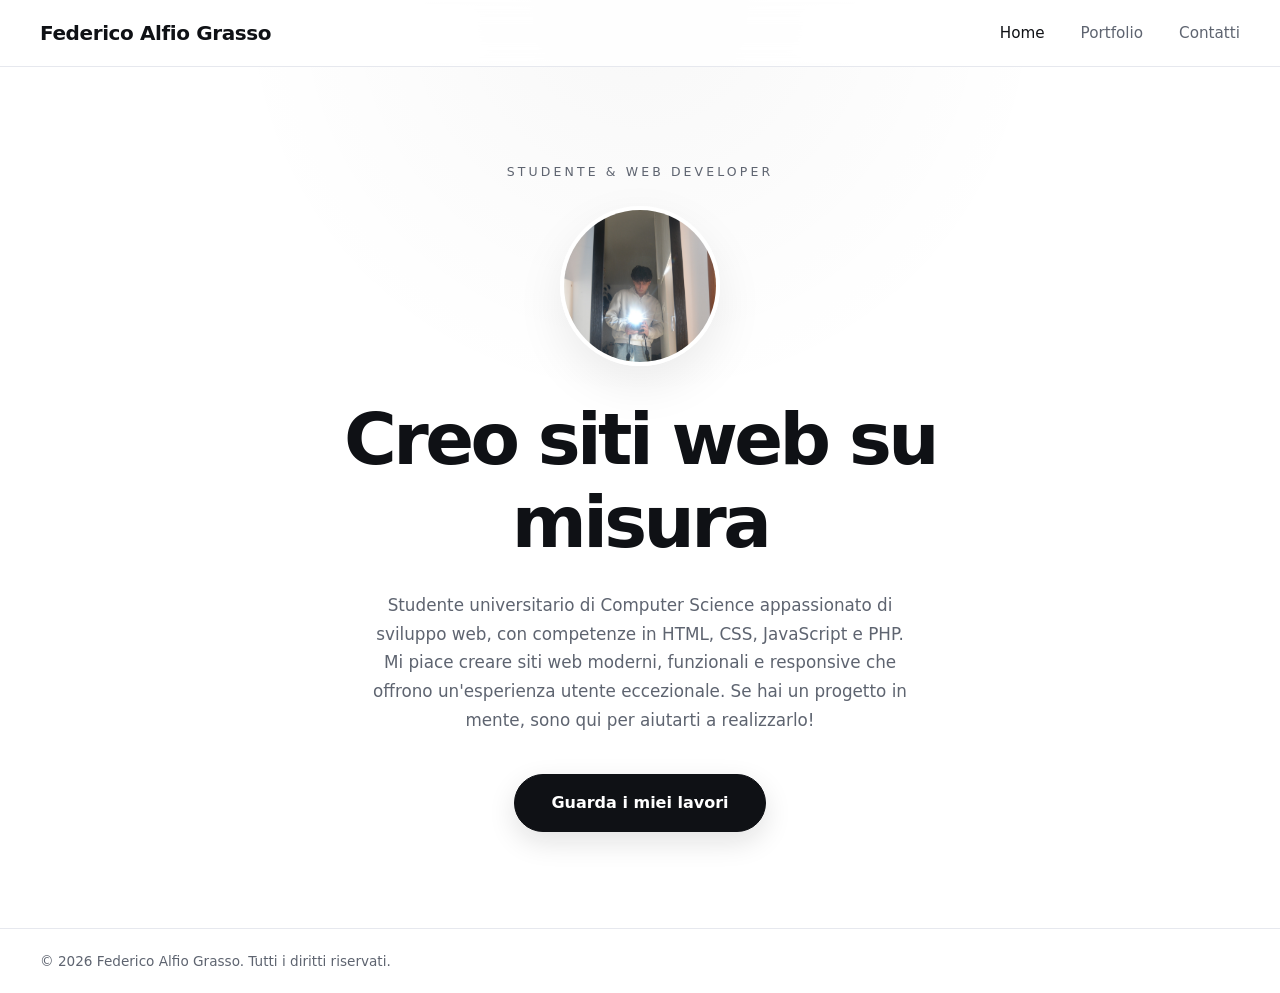
==== index.html @ b381cd1e "first commit" ====
<!DOCTYPE html>
<html lang="it">
<head>
    <meta charset="UTF-8" />
    <meta name="viewport" content="width=device-width, initial-scale=1.0" />
    <title>Federico Alfio Grasso - Portfolio</title>
    <link rel="stylesheet" href="css/style.css" />
</head>
<body>
    <nav>
    <a href="index.html" class="nav-logo">Federico Alfio Grasso</a>
    <ul class="nav-links">
        <li><a href="index.html" class="active">Home</a></li>
        <li><a href="projects.html">Portfolio</a></li>
        <li><a href="contact.html">Contatti</a></li>
    </ul>
    </nav>

    <section class="hero">
    <p class="hero-subtitle">Studente &amp; Web Developer</p>
    <img class="hero-image" src="img/image.png" alt="Federico Alfio Grasso" />
    <h1 class="hero-title">
        Creo siti web <span class="highlight">su<br>misura</span>
    </h1>
    <p class="hero-description">
        Studente universitario di Computer Science appassionato di sviluppo web, con competenze in HTML, CSS, JavaScript e PHP. Mi piace creare siti web moderni, funzionali e responsive che offrono un'esperienza utente eccezionale. Se hai un progetto in mente, sono qui per aiutarti a realizzarlo!
    </p>
    <a href="projects.html" class="btn-primary">Guarda i miei lavori</a>
    </section>

    <footer>
    <span>© 2026 Federico Alfio Grasso. Tutti i diritti riservati.</span>
    </footer>
</body>
</html>
---- css/style.css ----
*, *::before, *::after {
  margin: 0;
  padding: 0;
  box-sizing: border-box;
}

:root {
  --bg: #ffffff;
  --surface: #f7f7f8;
  --surface-strong: #ffffff;
  --surface-alt: #f1f2f4;
  --text: #0f1115;
  --muted: #5e6470;
  --border: #e6e8ee;
  --border-strong: #d8dce5;
  --accent: #111111;
  --accent-soft: #eef0f3;
  --shadow: 0 18px 48px rgba(17, 17, 17, 0.08);
  --shadow-hover: 0 24px 64px rgba(17, 17, 17, 0.12);
}

body {
  background:
    radial-gradient(circle at top, rgba(17, 17, 17, 0.03), transparent 35%),
    var(--bg);
  color: var(--text);
  font-family: 'Segoe UI', system-ui, -apple-system, BlinkMacSystemFont, sans-serif;
  min-height: 100vh;
  display: flex;
  flex-direction: column;
  line-height: 1.5;
}

nav {
  display: flex;
  justify-content: space-between;
  align-items: center;
  padding: 18px 40px;
  border-bottom: 1px solid var(--border);
  background: rgba(255, 255, 255, 0.82);
  backdrop-filter: blur(14px);
  position: sticky;
  top: 0;
  z-index: 20;
}

.nav-logo {
  font-size: 1.25rem;
  font-weight: 700;
  color: var(--text);
  text-decoration: none;
  letter-spacing: -0.02em;
}

.nav-links {
  display: flex;
  gap: 36px;
  list-style: none;
}

.nav-links a {
  text-decoration: none;
  color: var(--muted);
  font-size: 0.95rem;
  transition: color 0.2s, opacity 0.2s;
}

.nav-links a.active,
.nav-links a:hover {
  color: var(--text);
}

.hero {
  flex: 1;
  display: flex;
  flex-direction: column;
  align-items: center;
  justify-content: center;
  text-align: center;
  padding: 96px 24px;
}

.hero-subtitle {
  font-size: 0.78rem;
  letter-spacing: 0.25em;
  color: var(--muted);
  text-transform: uppercase;
  margin-bottom: 24px;
}

.hero-title {
  font-size: clamp(2.8rem, 6vw, 4.5rem);
  font-weight: 700;
  line-height: 1.15;
  color: var(--text);
  margin-bottom: 28px;
  letter-spacing: -0.05em;
}

.hero-title .highlight {
  color: var(--text);
  position: relative;
}

.hero-title .highlight::after {
  content: "";
  position: absolute;
  left: 0;
  right: 0;
  bottom: 0.08em;
  height: 0.22em;
  background: var(--accent-soft);
  z-index: -1;
  border-radius: 999px;
}

.hero-description {
  max-width: 540px;
  color: var(--muted);
  font-size: 1.05rem;
  line-height: 1.7;
  margin-bottom: 40px;
}

.hero-image {
  width: 160px;
  height: 160px;
  border-radius: 50%;
  object-fit: cover;
  margin-bottom: 32px;
  border: 4px solid #ffffff;
  box-shadow: var(--shadow);
}

.btn-primary {
  display: inline-block;
  padding: 16px 36px;
  border-radius: 999px;
  background: var(--text);
  color: #ffffff;
  font-weight: 700;
  font-size: 1rem;
  text-decoration: none;
  border: 1px solid var(--text);
  cursor: pointer;
  transition: transform 0.2s, box-shadow 0.2s, background 0.2s, color 0.2s;
  box-shadow: 0 10px 28px rgba(17, 17, 17, 0.12);
}

.btn-primary:hover {
  background: #000000;
  transform: translateY(-2px);
  box-shadow: 0 14px 34px rgba(17, 17, 17, 0.16);
}

footer {
  display: flex;
  justify-content: space-between;
  align-items: center;
  padding: 22px 40px;
  border-top: 1px solid var(--border);
  color: var(--muted);
  font-size: 0.85rem;
  background: #ffffff;
}

@media (max-width: 600px) {
  nav {
    flex-direction: column;
    gap: 16px;
  }

  footer {
    flex-direction: column;
    gap: 8px;
    text-align: center;
  }

  .portfolio-grid {
    grid-template-columns: 1fr;
  }

  .contact-layout {
    grid-template-columns: 1fr;
  }

  .contact-links {
    padding-top: 0;
  }
}

/* ══════════════════════════════
   PORTFOLIO PAGE
══════════════════════════════ */

.portfolio {
  flex: 1;
  padding: 72px 40px 80px;
  max-width: 1100px;
  margin: 0 auto;
  width: 100%;
}

.portfolio-header {
  text-align: center;
  margin-bottom: 52px;
}

.portfolio-header h1 {
  font-size: 2.2rem;
  font-weight: 700;
  color: var(--text);
  margin-bottom: 10px;
  letter-spacing: -0.03em;
}

.portfolio-header p {
  color: var(--muted);
  font-size: 1rem;
}

/* ── GRID ── */
.portfolio-grid {
  display: grid;
  grid-template-columns: repeat(2, 1fr);
  gap: 24px;
}

/* ── CARD ── */
.card {
  background-color: var(--surface-strong);
  border: 1px solid var(--border);
  border-radius: 18px;
  overflow: hidden;
  box-shadow: var(--shadow);
  transition: transform 0.25s, border-color 0.25s, box-shadow 0.25s;
  cursor: pointer;
}

.card:hover {
  transform: translateY(-4px);
  border-color: var(--border-strong);
  box-shadow: var(--shadow-hover);
}

.card-image {
  width: 100%;
  height: 220px;
  overflow: hidden;
  object-fit: cover;
  display: block;
  background-color: var(--surface-alt);
}

.card-image img {
  width: 100%;
  height: 100%;
  display: block;
  object-fit: cover;
  /* mettila un po più in basso */
  transform: translateY(10%);
}

.card-image.placeholder {
  display: flex;
  align-items: center;
  justify-content: center;
  font-size: 2.5rem;
}

.placeholder-1 { background: linear-gradient(135deg, #f4f5f7, #e7e9ee); }
.placeholder-2 { background: linear-gradient(135deg, #f2f2f2, #e8e8ea); }
.placeholder-3 { background: linear-gradient(135deg, #f5f5f1, #eaeade); }
.placeholder-4 { background: linear-gradient(135deg, #f3f0ec, #e7e1da); }

.card-body {
  padding: 22px 24px 26px;
}

.card-title {
  font-size: 1.1rem;
  font-weight: 700;
  color: var(--text);
  margin-bottom: 8px;
}

.card-description {
  color: var(--muted);
  font-size: 0.88rem;
  line-height: 1.6;
  margin-bottom: 16px;
}

/* ── TAG ── */
.card-tags {
  display: flex;
  flex-wrap: wrap;
  gap: 8px;
}

.tag {
  display: inline-block;
  padding: 4px 12px;
  border: 1px solid var(--border);
  border-radius: 6px;
  font-size: 0.78rem;
  color: var(--muted);
  background-color: #fbfbfc;
  transition: border-color 0.2s, color 0.2s, background-color 0.2s;
}

.card:hover .tag {
  border-color: var(--border-strong);
  color: var(--text);
  background-color: #ffffff;
}

/* ══════════════════════════════
   CONTACT PAGE
══════════════════════════════ */

.contact {
  flex: 1;
  padding: 72px 40px 80px;
  max-width: 1000px;
  margin: 0 auto;
  width: 100%;
}

.contact-header {
  text-align: center;
  margin-bottom: 52px;
}

.contact-header h1 {
  font-size: 2.2rem;
  font-weight: 700;
  color: var(--text);
  margin-bottom: 10px;
  letter-spacing: -0.03em;
}

.contact-header p {
  color: var(--muted);
  font-size: 1rem;
  line-height: 1.6;
}

/* ── LAYOUT due colonne ── */
.contact-layout {
  display: grid;
  grid-template-columns: 1fr 1fr;
  gap: 40px;
  align-items: start;
}

/* ── FORM ── */
.form-group {
  display: flex;
  flex-direction: column;
  gap: 6px;
  margin-bottom: 18px;
}

.form-group label {
  font-size: 0.88rem;
  color: var(--text);
  font-weight: 600;
}

.form-group input,
.form-group textarea {
  background-color: #ffffff;
  border: 1px solid var(--border);
  border-radius: 14px;
  padding: 12px 16px;
  color: var(--text);
  font-size: 0.95rem;
  font-family: inherit;
  resize: none;
  outline: none;
  transition: border-color 0.2s, box-shadow 0.2s, transform 0.2s;
  box-shadow: 0 1px 0 rgba(17, 17, 17, 0.02);
}

.form-group input::placeholder,
.form-group textarea::placeholder {
  color: #9aa0ab;
}

.form-group input:focus,
.form-group textarea:focus {
  border-color: var(--text);
  box-shadow: 0 0 0 4px rgba(17, 17, 17, 0.06);
}

.contact-note {
  margin-top: 8px;
  color: var(--muted);
  font-size: 0.82rem;
  line-height: 1.5;
}

.btn-send {
  display: inline-flex;
  align-items: center;
  gap: 8px;
  margin-top: 6px;
}

/* ── SOCIAL CARDS ── */
.contact-links {
  display: flex;
  flex-direction: column;
  gap: 16px;
  padding-top: 28px; /* allinea visivamente con il form */
}

.contact-link-card {
  display: flex;
  align-items: center;
  gap: 16px;
  background-color: #ffffff;
  border: 1px solid var(--border);
  border-radius: 16px;
  padding: 18px 20px;
  text-decoration: none;
  transition: border-color 0.2s, transform 0.2s, box-shadow 0.2s;
  box-shadow: var(--shadow);
}

.contact-link-card:hover {
  border-color: var(--border-strong);
  transform: translateX(4px) translateY(-2px);
  box-shadow: var(--shadow-hover);
}

.contact-link-icon {
  flex-shrink: 0;
  width: 40px;
  height: 40px;
  background-color: #f6f7f9;
  border: 1px solid var(--border);
  border-radius: 8px;
  display: flex;
  align-items: center;
  justify-content: center;
}

.contact-link-label {
  display: block;
  font-size: 0.78rem;
  color: var(--muted);
  margin-bottom: 2px;
}

.contact-link-value {
  display: block;
  font-size: 0.95rem;
  font-weight: 600;
  color: var(--text);
}

/* ── TOAST ── */
.toast {
  position: fixed;
  bottom: 32px;
  left: 50%;
  transform: translateX(-50%) translateY(20px);
  padding: 14px 24px;
  border-radius: 999px;
  font-size: 0.9rem;
  font-weight: 500;
  opacity: 0;
  transition: opacity 0.3s, transform 0.3s;
  z-index: 999;
  white-space: nowrap;
  background: #ffffff;
  border: 1px solid var(--border);
  color: var(--text);
  box-shadow: var(--shadow);
}

.toast--visible {
  opacity: 1;
  transform: translateX(-50%) translateY(0);
}

.toast--success {
  border-color: #d4eadc;
  color: #146c43;
  background: #f4fbf6;
}

.toast--error {
  border-color: #f1d6d6;
  color: #9f2d2d;
  background: #fff7f7;
}

.btn-primary:focus-visible,
.nav-links a:focus-visible,
.contact-link-card:focus-visible,
.form-group input:focus-visible,
.form-group textarea:focus-visible {
  outline: 2px solid rgba(17, 17, 17, 0.18);
  outline-offset: 3px;
}
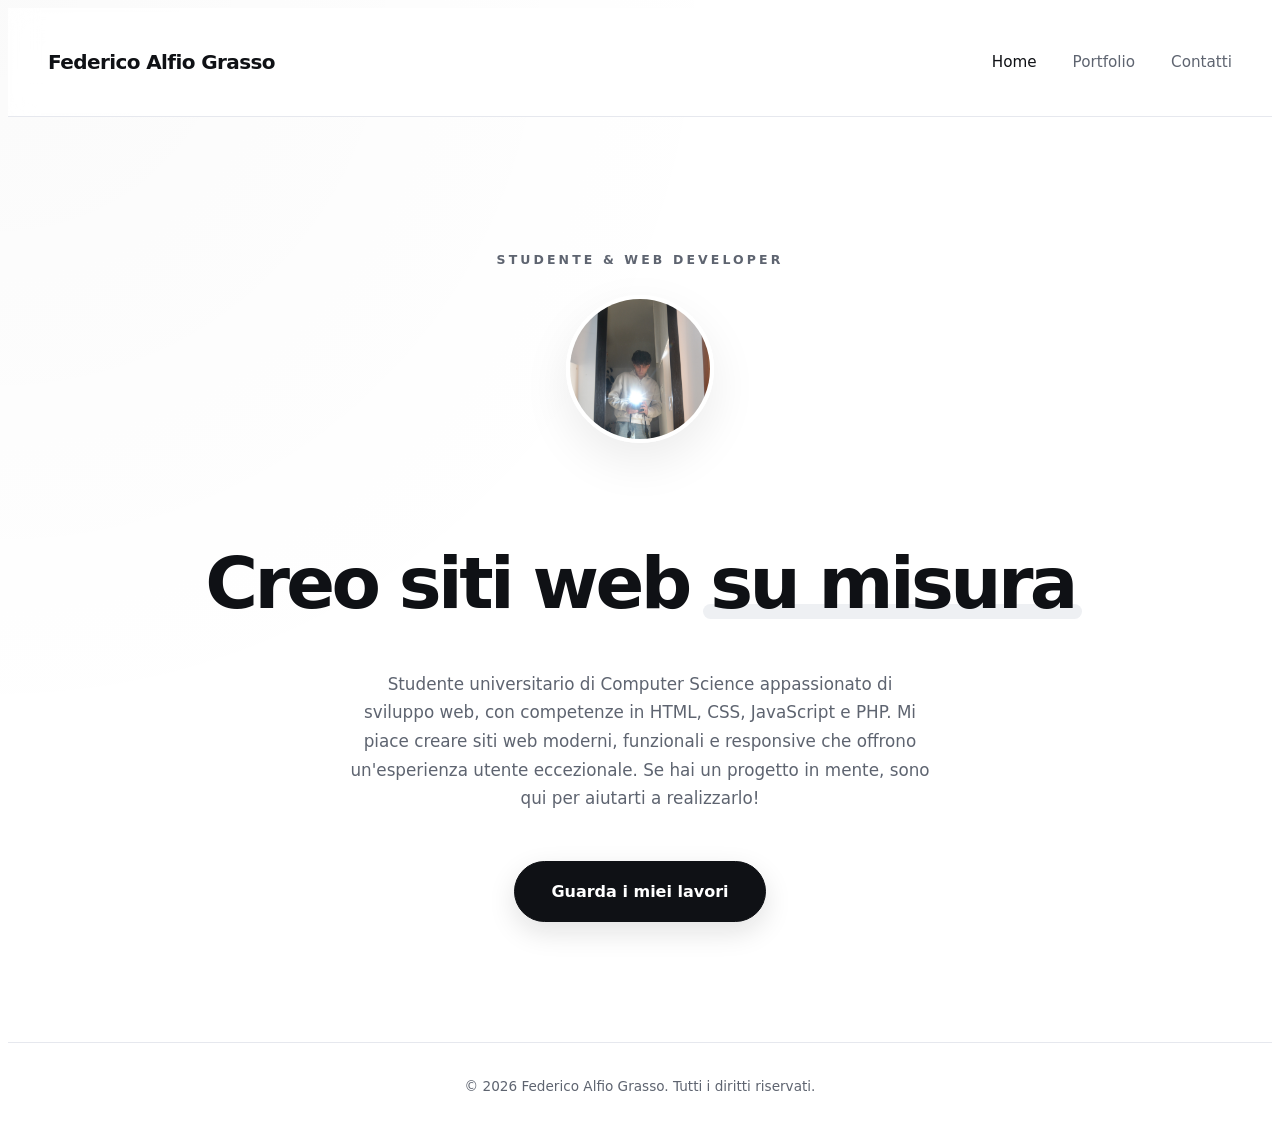
==== commit a937eb41: "version1.0" ====
--- a/index.html
+++ b/index.html
@@ -20,7 +20,7 @@
     <p class="hero-subtitle">Studente &amp; Web Developer</p>
     <img class="hero-image" src="img/image.png" alt="Federico Alfio Grasso" />
     <h1 class="hero-title">
-        Creo siti web <span class="highlight">su<br>misura</span>
+        Creo siti web <span class="highlight">su misura</span>
     </h1>
     <p class="hero-description">
         Studente universitario di Computer Science appassionato di sviluppo web, con competenze in HTML, CSS, JavaScript e PHP. Mi piace creare siti web moderni, funzionali e responsive che offrono un'esperienza utente eccezionale. Se hai un progetto in mente, sono qui per aiutarti a realizzarlo!
--- a/css/style.css
+++ b/css/style.css
@@ -1,9 +1,3 @@
-*, *::before, *::after {
-  margin: 0;
-  padding: 0;
-  box-sizing: border-box;
-}
-
 :root {
   --bg: #ffffff;
   --surface: #f7f7f8;
@@ -21,21 +15,22 @@
 
 body {
   background:
-    radial-gradient(circle at top, rgba(17, 17, 17, 0.03), transparent 35%),
+    radial-gradient(circle at top left, rgba(17, 17, 17, 0.02), transparent 45%),
     var(--bg);
   color: var(--text);
   font-family: 'Segoe UI', system-ui, -apple-system, BlinkMacSystemFont, sans-serif;
   min-height: 100vh;
   display: flex;
   flex-direction: column;
-  line-height: 1.5;
+  line-height: 1.7; /* Optimized for reading */
+  -webkit-font-smoothing: antialiased;
 }
 
 nav {
   display: flex;
   justify-content: space-between;
   align-items: center;
-  padding: 18px 40px;
+  padding: 24px 40px; /* Generous padding */
   border-bottom: 1px solid var(--border);
   background: rgba(255, 255, 255, 0.82);
   backdrop-filter: blur(14px);
@@ -49,7 +44,7 @@
   font-weight: 700;
   color: var(--text);
   text-decoration: none;
-  letter-spacing: -0.02em;
+  letter-spacing: -0.03em; /* The Tight Headline Rule */
 }
 
 .nav-links {
@@ -62,7 +57,8 @@
   text-decoration: none;
   color: var(--muted);
   font-size: 0.95rem;
-  transition: color 0.2s, opacity 0.2s;
+  font-weight: 500;
+  transition: color 0.2s;
 }
 
 .nav-links a.active,
@@ -77,7 +73,7 @@
   align-items: center;
   justify-content: center;
   text-align: center;
-  padding: 96px 24px;
+  padding: 120px 24px; /* Breathing rhythm */
 }
 
 .hero-subtitle {
@@ -86,6 +82,7 @@
   color: var(--muted);
   text-transform: uppercase;
   margin-bottom: 24px;
+  font-weight: 600;
 }
 
 .hero-title {
@@ -94,19 +91,20 @@
   line-height: 1.15;
   color: var(--text);
   margin-bottom: 28px;
-  letter-spacing: -0.05em;
+  letter-spacing: -0.05em; /* The Tight Headline Rule */
 }
 
 .hero-title .highlight {
   color: var(--text);
   position: relative;
+  display: inline-block;
 }
 
 .hero-title .highlight::after {
   content: "";
   position: absolute;
-  left: 0;
-  right: 0;
+  left: -0.1em;
+  right: -0.1em;
   bottom: 0.08em;
   height: 0.22em;
   background: var(--accent-soft);
@@ -115,25 +113,32 @@
 }
 
 .hero-description {
-  max-width: 540px;
+  max-width: 580px;
   color: var(--muted);
   font-size: 1.05rem;
   line-height: 1.7;
-  margin-bottom: 40px;
+  margin-bottom: 48px;
 }
 
 .hero-image {
-  width: 160px;
-  height: 160px;
+  width: 140px;
+  height: 140px;
   border-radius: 50%;
   object-fit: cover;
-  margin-bottom: 32px;
+  margin-bottom: 40px;
   border: 4px solid #ffffff;
   box-shadow: var(--shadow);
+  transition: transform 0.3s ease;
+}
+
+.hero-image:hover {
+  transform: scale(1.05);
 }
 
 .btn-primary {
-  display: inline-block;
+  display: inline-flex;
+  align-items: center;
+  justify-content: center;
   padding: 16px 36px;
   border-radius: 999px;
   background: var(--text);
@@ -143,7 +148,7 @@
   text-decoration: none;
   border: 1px solid var(--text);
   cursor: pointer;
-  transition: transform 0.2s, box-shadow 0.2s, background 0.2s, color 0.2s;
+  transition: transform 0.2s, box-shadow 0.2s, background 0.2s;
   box-shadow: 0 10px 28px rgba(17, 17, 17, 0.12);
 }
 
@@ -155,9 +160,9 @@
 
 footer {
   display: flex;
-  justify-content: space-between;
-  align-items: center;
-  padding: 22px 40px;
+  justify-content: center;
+  align-items: center;
+  padding: 32px 40px;
   border-top: 1px solid var(--border);
   color: var(--muted);
   font-size: 0.85rem;
@@ -166,14 +171,17 @@
 
 @media (max-width: 600px) {
   nav {
+    padding: 20px 24px;
     flex-direction: column;
     gap: 16px;
   }
 
-  footer {
-    flex-direction: column;
-    gap: 8px;
-    text-align: center;
+  .nav-links {
+    gap: 24px;
+  }
+
+  .hero {
+    padding: 80px 24px;
   }
 
   .portfolio-grid {
@@ -183,10 +191,6 @@
   .contact-layout {
     grid-template-columns: 1fr;
   }
-
-  .contact-links {
-    padding-top: 0;
-  }
 }
 
 /* ══════════════════════════════
@@ -195,7 +199,7 @@
 
 .portfolio {
   flex: 1;
-  padding: 72px 40px 80px;
+  padding: 80px 40px 100px;
   max-width: 1100px;
   margin: 0 auto;
   width: 100%;
@@ -203,27 +207,27 @@
 
 .portfolio-header {
   text-align: center;
-  margin-bottom: 52px;
+  margin-bottom: 64px;
 }
 
 .portfolio-header h1 {
   font-size: 2.2rem;
   font-weight: 700;
   color: var(--text);
-  margin-bottom: 10px;
-  letter-spacing: -0.03em;
+  margin-bottom: 12px;
+  letter-spacing: -0.04em; /* The Tight Headline Rule */
 }
 
 .portfolio-header p {
   color: var(--muted);
-  font-size: 1rem;
+  font-size: 1.1rem;
 }
 
 /* ── GRID ── */
 .portfolio-grid {
   display: grid;
   grid-template-columns: repeat(2, 1fr);
-  gap: 24px;
+  gap: 32px; /* Increased spacing */
 }
 
 /* ── CARD ── */
@@ -233,21 +237,22 @@
   border-radius: 18px;
   overflow: hidden;
   box-shadow: var(--shadow);
-  transition: transform 0.25s, border-color 0.25s, box-shadow 0.25s;
-  cursor: pointer;
+  transition: transform 0.3s cubic-bezier(0.4, 0, 0.2, 1), border-color 0.3s, box-shadow 0.3s;
+  height: 100%;
+  display: flex;
+  flex-direction: column;
 }
 
 .card:hover {
-  transform: translateY(-4px);
+  transform: translateY(-6px);
   border-color: var(--border-strong);
   box-shadow: var(--shadow-hover);
 }
 
 .card-image {
   width: 100%;
-  height: 220px;
+  height: 260px; /* Slightly taller for better proportions */
   overflow: hidden;
-  object-fit: cover;
   display: block;
   background-color: var(--surface-alt);
 }
@@ -257,56 +262,49 @@
   height: 100%;
   display: block;
   object-fit: cover;
-  /* mettila un po più in basso */
-  transform: translateY(10%);
-}
-
-.card-image.placeholder {
-  display: flex;
-  align-items: center;
-  justify-content: center;
-  font-size: 2.5rem;
-}
-
-.placeholder-1 { background: linear-gradient(135deg, #f4f5f7, #e7e9ee); }
-.placeholder-2 { background: linear-gradient(135deg, #f2f2f2, #e8e8ea); }
-.placeholder-3 { background: linear-gradient(135deg, #f5f5f1, #eaeade); }
-.placeholder-4 { background: linear-gradient(135deg, #f3f0ec, #e7e1da); }
+  object-position: top center; /* Focus on the top part of the image to avoid cropping heads */
+}
 
 .card-body {
-  padding: 22px 24px 26px;
+  padding: 28px 32px; /* Breathing rhythm */
+  flex: 1;
+  display: flex;
+  flex-direction: column;
 }
 
 .card-title {
-  font-size: 1.1rem;
-  font-weight: 700;
-  color: var(--text);
-  margin-bottom: 8px;
+  font-size: 1.2rem;
+  font-weight: 700;
+  color: var(--text);
+  margin-bottom: 12px;
+  letter-spacing: -0.02em;
 }
 
 .card-description {
   color: var(--muted);
-  font-size: 0.88rem;
+  font-size: 0.95rem;
   line-height: 1.6;
-  margin-bottom: 16px;
+  margin-bottom: 24px;
 }
 
 /* ── TAG ── */
 .card-tags {
   display: flex;
   flex-wrap: wrap;
-  gap: 8px;
+  gap: 10px;
+  margin-top: auto;
 }
 
 .tag {
   display: inline-block;
-  padding: 4px 12px;
-  border: 1px solid var(--border);
-  border-radius: 6px;
-  font-size: 0.78rem;
+  padding: 6px 14px;
+  border: 1px solid var(--border);
+  border-radius: 8px;
+  font-size: 0.8rem;
+  font-weight: 600;
   color: var(--muted);
   background-color: #fbfbfc;
-  transition: border-color 0.2s, color 0.2s, background-color 0.2s;
+  transition: all 0.2s;
 }
 
 .card:hover .tag {
@@ -321,7 +319,7 @@
 
 .contact {
   flex: 1;
-  padding: 72px 40px 80px;
+  padding: 80px 40px 100px;
   max-width: 1000px;
   margin: 0 auto;
   width: 100%;
@@ -329,41 +327,39 @@
 
 .contact-header {
   text-align: center;
-  margin-bottom: 52px;
+  margin-bottom: 64px;
 }
 
 .contact-header h1 {
   font-size: 2.2rem;
   font-weight: 700;
   color: var(--text);
-  margin-bottom: 10px;
-  letter-spacing: -0.03em;
+  margin-bottom: 12px;
+  letter-spacing: -0.04em;
 }
 
 .contact-header p {
   color: var(--muted);
-  font-size: 1rem;
+  font-size: 1.1rem;
   line-height: 1.6;
 }
 
-/* ── LAYOUT due colonne ── */
 .contact-layout {
   display: grid;
-  grid-template-columns: 1fr 1fr;
-  gap: 40px;
+  grid-template-columns: 1.2fr 0.8fr;
+  gap: 64px;
   align-items: start;
 }
 
-/* ── FORM ── */
 .form-group {
   display: flex;
   flex-direction: column;
-  gap: 6px;
-  margin-bottom: 18px;
+  gap: 8px;
+  margin-bottom: 24px;
 }
 
 .form-group label {
-  font-size: 0.88rem;
+  font-size: 0.9rem;
   color: var(--text);
   font-weight: 600;
 }
@@ -373,112 +369,100 @@
   background-color: #ffffff;
   border: 1px solid var(--border);
   border-radius: 14px;
-  padding: 12px 16px;
-  color: var(--text);
-  font-size: 0.95rem;
+  padding: 14px 18px;
+  color: var(--text);
+  font-size: 1rem;
   font-family: inherit;
-  resize: none;
-  outline: none;
-  transition: border-color 0.2s, box-shadow 0.2s, transform 0.2s;
-  box-shadow: 0 1px 0 rgba(17, 17, 17, 0.02);
-}
-
-.form-group input::placeholder,
-.form-group textarea::placeholder {
-  color: #9aa0ab;
+  transition: all 0.2s;
+  box-shadow: 0 1px 2px rgba(17, 17, 17, 0.02);
 }
 
 .form-group input:focus,
 .form-group textarea:focus {
   border-color: var(--text);
   box-shadow: 0 0 0 4px rgba(17, 17, 17, 0.06);
-}
-
-.contact-note {
-  margin-top: 8px;
-  color: var(--muted);
-  font-size: 0.82rem;
-  line-height: 1.5;
-}
-
-.btn-send {
-  display: inline-flex;
-  align-items: center;
-  gap: 8px;
-  margin-top: 6px;
-}
-
-/* ── SOCIAL CARDS ── */
+  outline: none;
+}
+
+.btn-send svg {
+  margin-right: 8px;
+}
+
 .contact-links {
   display: flex;
   flex-direction: column;
-  gap: 16px;
-  padding-top: 28px; /* allinea visivamente con il form */
+  gap: 20px;
 }
 
 .contact-link-card {
   display: flex;
   align-items: center;
-  gap: 16px;
+  gap: 18px;
   background-color: #ffffff;
   border: 1px solid var(--border);
   border-radius: 16px;
-  padding: 18px 20px;
+  padding: 20px 24px;
   text-decoration: none;
-  transition: border-color 0.2s, transform 0.2s, box-shadow 0.2s;
+  transition: all 0.2s;
   box-shadow: var(--shadow);
 }
 
 .contact-link-card:hover {
   border-color: var(--border-strong);
-  transform: translateX(4px) translateY(-2px);
+  transform: translateX(6px);
   box-shadow: var(--shadow-hover);
 }
 
 .contact-link-icon {
   flex-shrink: 0;
-  width: 40px;
-  height: 40px;
-  background-color: #f6f7f9;
-  border: 1px solid var(--border);
-  border-radius: 8px;
+  width: 44px;
+  height: 44px;
+  background-color: var(--surface);
+  border: 1px solid var(--border);
+  border-radius: 10px;
   display: flex;
   align-items: center;
   justify-content: center;
+  color: var(--text);
+}
+
+.contact-link-icon svg {
+  stroke: var(--text); /* Consistent with the Fluid Academic style */
 }
 
 .contact-link-label {
   display: block;
-  font-size: 0.78rem;
+  font-size: 0.8rem;
+  font-weight: 600;
   color: var(--muted);
   margin-bottom: 2px;
+  text-transform: uppercase;
+  letter-spacing: 0.05em;
 }
 
 .contact-link-value {
   display: block;
+  font-size: 1rem;
+  font-weight: 700;
+  color: var(--text);
+}
+
+.toast {
+  position: fixed;
+  bottom: 40px;
+  left: 50%;
+  transform: translateX(-50%) translateY(20px);
+  padding: 16px 32px;
+  border-radius: 999px;
   font-size: 0.95rem;
   font-weight: 600;
-  color: var(--text);
-}
-
-/* ── TOAST ── */
-.toast {
-  position: fixed;
-  bottom: 32px;
-  left: 50%;
-  transform: translateX(-50%) translateY(20px);
-  padding: 14px 24px;
-  border-radius: 999px;
-  font-size: 0.9rem;
-  font-weight: 500;
   opacity: 0;
-  transition: opacity 0.3s, transform 0.3s;
+  transition: all 0.3s cubic-bezier(0.4, 0, 0.2, 1);
   z-index: 999;
-  white-space: nowrap;
   background: #ffffff;
   border: 1px solid var(--border);
   color: var(--text);
-  box-shadow: var(--shadow);
+  box-shadow: var(--shadow-hover);
 }
 
 .toast--visible {
@@ -498,12 +482,4 @@
   background: #fff7f7;
 }
 
-.btn-primary:focus-visible,
-.nav-links a:focus-visible,
-.contact-link-card:focus-visible,
-.form-group input:focus-visible,
-.form-group textarea:focus-visible {
-  outline: 2px solid rgba(17, 17, 17, 0.18);
-  outline-offset: 3px;
-}
-
+
